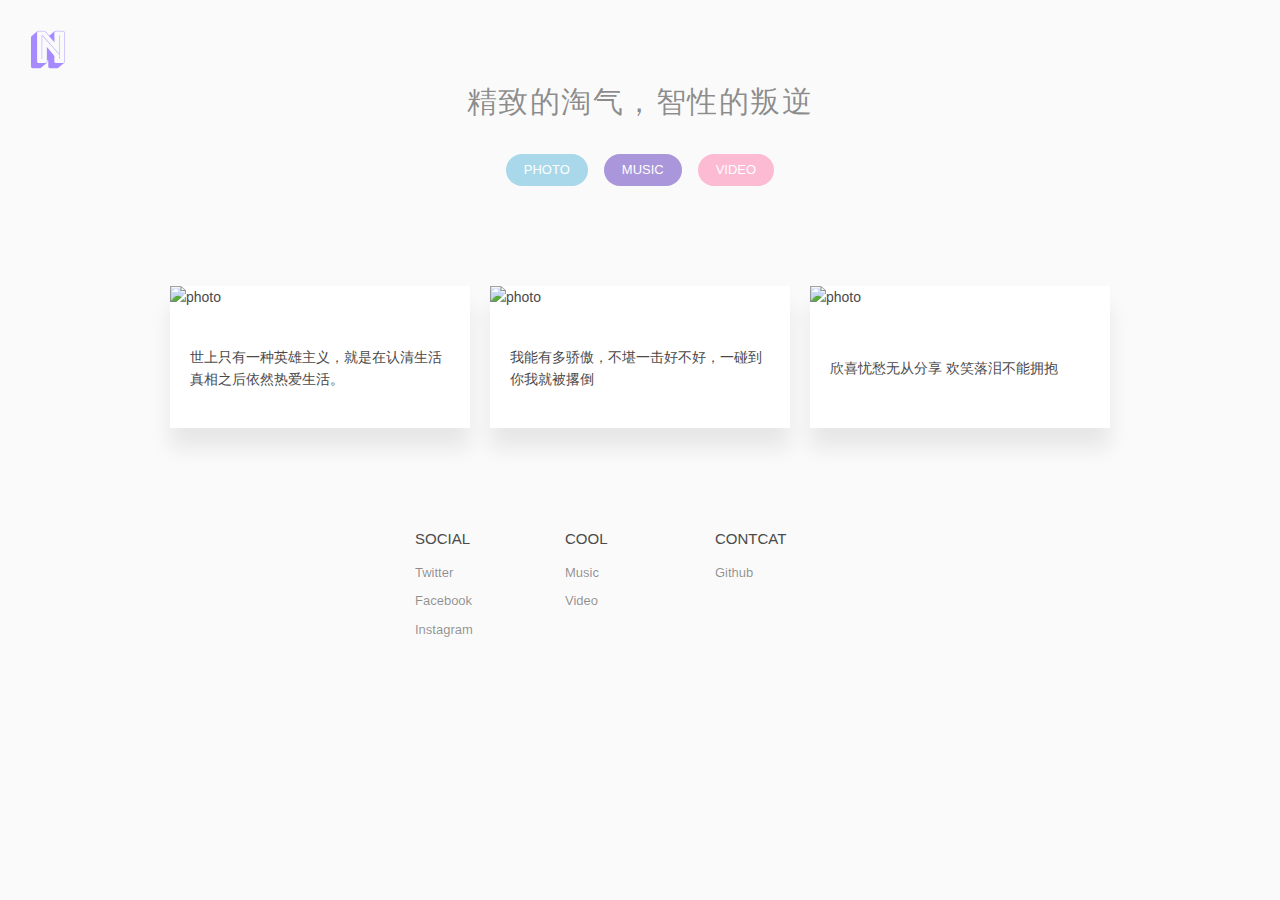
==== index.html @ 13d3f513 "add data" ====
<!DOCTYPE html> <html> <head> <meta charset=UTF-8> <meta name=viewport content="width=device-width,initial-scale=1"> <meta http-equiv=X-UA-Compatible content="ie=edge"> <link rel=icon type=image/png href=/favicon.c8ac0f2eaeef6aed3ea1c2827759cb86.png> <title>Hello, it's me nick</title> </head> <body> <div id=app></div> <script>var _hmt=_hmt||[];!function(){var e=document.createElement("script");e.src="https://hm.baidu.com/hm.js?e3df5b46bf2fde96d035b5ace533c9dc";var t=document.getElementsByTagName("script")[0];t.parentNode.insertBefore(e,t)}()</script> <script type="text/javascript" src="/manifest.388b5bd3a728300cb904.js"></script><script type="text/javascript" src="/vendor.388b5bd3a728300cb904.js"></script><script type="text/javascript" src="/index.388b5bd3a728300cb904.js"></script></body> </html>
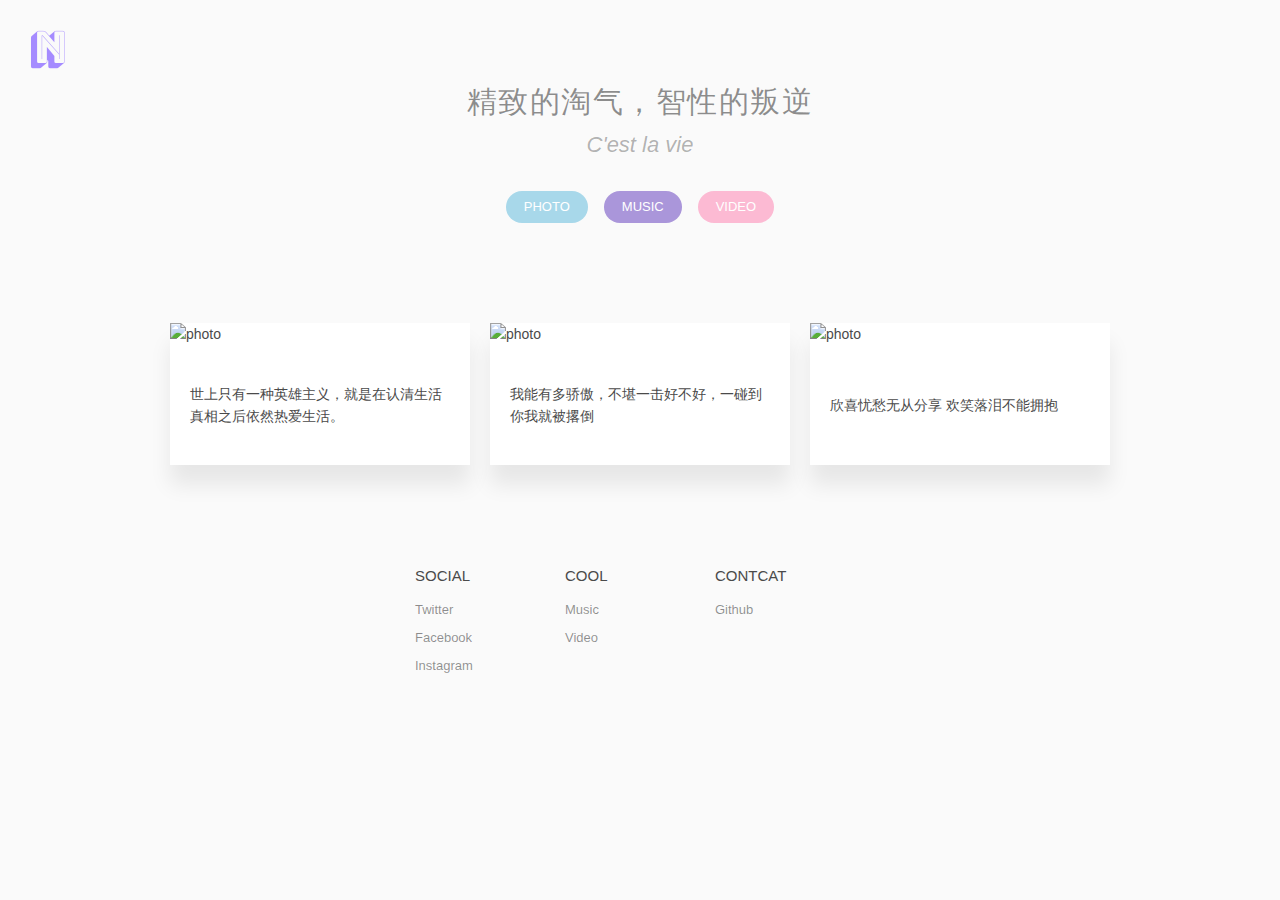
==== commit a591d405: "new version" ====
--- a/index.html
+++ b/index.html
@@ -1 +1 @@
-<!DOCTYPE html> <html> <head> <meta charset=UTF-8> <meta name=viewport content="width=device-width,initial-scale=1"> <meta http-equiv=X-UA-Compatible content="ie=edge"> <link rel=icon type=image/png href=/favicon.c8ac0f2eaeef6aed3ea1c2827759cb86.png> <title>Hello, it's me nick</title> </head> <body> <div id=app></div> <script>var _hmt=_hmt||[];!function(){var e=document.createElement("script");e.src="https://hm.baidu.com/hm.js?e3df5b46bf2fde96d035b5ace533c9dc";var t=document.getElementsByTagName("script")[0];t.parentNode.insertBefore(e,t)}()</script> <script type="text/javascript" src="/manifest.388b5bd3a728300cb904.js"></script><script type="text/javascript" src="/vendor.388b5bd3a728300cb904.js"></script><script type="text/javascript" src="/index.388b5bd3a728300cb904.js"></script></body> </html> +<!DOCTYPE html> <html> <head> <meta charset=UTF-8> <meta name=viewport content="width=device-width,initial-scale=1"> <meta http-equiv=X-UA-Compatible content="ie=edge"> <link rel=icon type=image/png href=/favicon.c8ac0f2eaeef6aed3ea1c2827759cb86.png> <title>Hello, it's me nick</title> </head> <body> <div id=app></div> <script>var _hmt=_hmt||[];!function(){var e=document.createElement("script");e.src="https://hm.baidu.com/hm.js?e3df5b46bf2fde96d035b5ace533c9dc";var t=document.getElementsByTagName("script")[0];t.parentNode.insertBefore(e,t)}()</script> <script type="text/javascript" src="/manifest.8984f5fd36db561148eb.js"></script><script type="text/javascript" src="/vendor.8984f5fd36db561148eb.js"></script><script type="text/javascript" src="/index.8984f5fd36db561148eb.js"></script></body> </html> 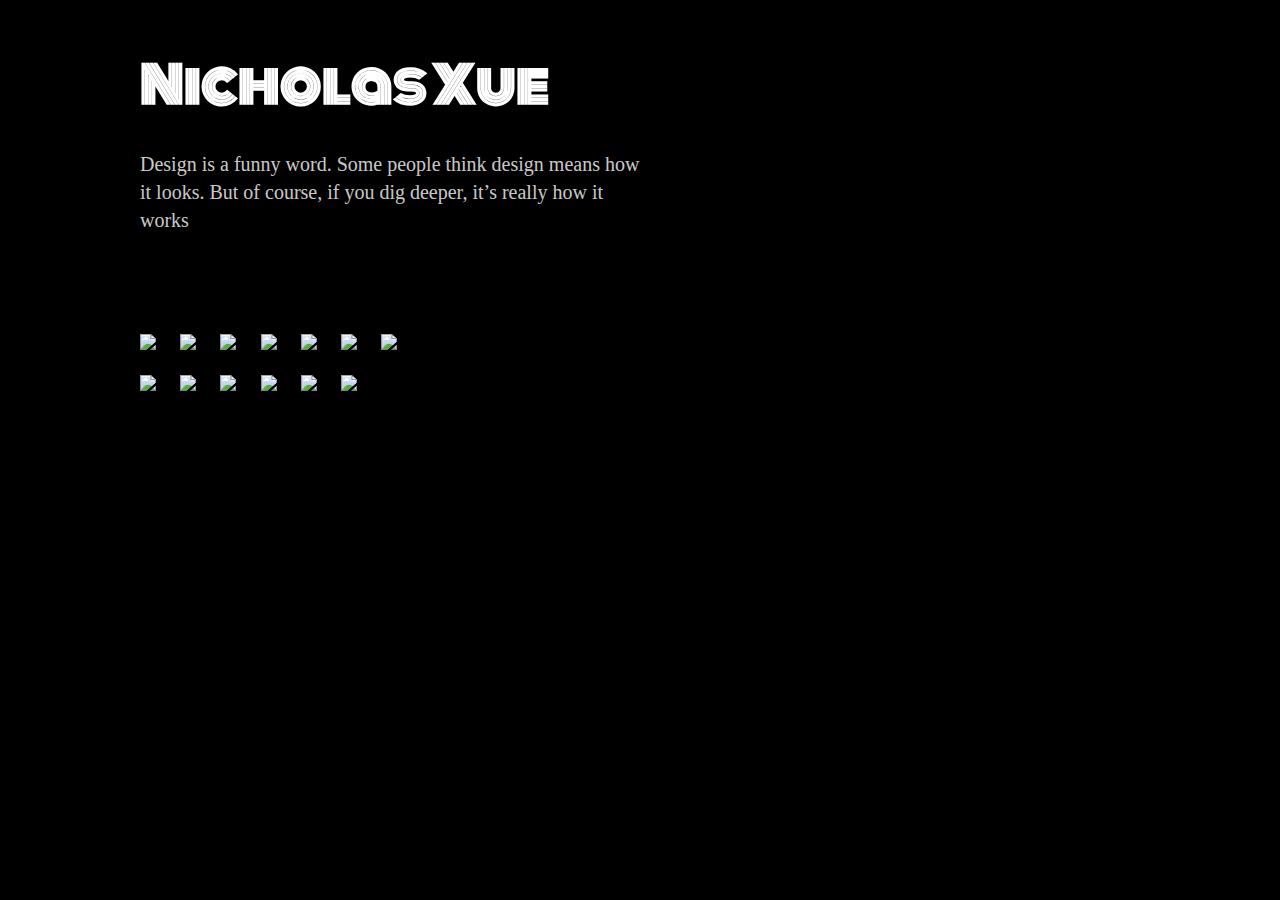
==== commit 0e02e7ae: "version 2018" ====
--- a/index.html
+++ b/index.html
@@ -1 +1 @@
-<!DOCTYPE html> <html> <head> <meta charset=UTF-8> <meta name=viewport content="width=device-width,initial-scale=1"> <meta http-equiv=X-UA-Compatible content="ie=edge"> <link rel=icon type=image/png href=/favicon.c8ac0f2eaeef6aed3ea1c2827759cb86.png> <title>Hello, it's me nick</title> </head> <body> <div id=app></div> <script>var _hmt=_hmt||[];!function(){var e=document.createElement("script");e.src="https://hm.baidu.com/hm.js?e3df5b46bf2fde96d035b5ace533c9dc";var t=document.getElementsByTagName("script")[0];t.parentNode.insertBefore(e,t)}()</script> <script type="text/javascript" src="/manifest.8984f5fd36db561148eb.js"></script><script type="text/javascript" src="/vendor.8984f5fd36db561148eb.js"></script><script type="text/javascript" src="/index.8984f5fd36db561148eb.js"></script></body> </html> +<!doctype html><html lang="en"><head><meta charset="utf-8"><link rel="shortcut icon" type="image/x-icon" href="http://ozgnpzffj.bkt.clouddn.com/favicon.png"><meta name="viewport" content="width=device-width,initial-scale=1,shrink-to-fit=no"><meta name="theme-color" content="#000000"><link href="https://fonts.googleapis.com/css?family=Monoton" rel="stylesheet"><title>Hi there!!!</title><link href="/static/css/1.1e60f087.chunk.css" rel="stylesheet"><link href="/static/css/main.f4206604.chunk.css" rel="stylesheet"></head><body><noscript>You need to enable JavaScript to run this app.</noscript><div id="root"></div><script>!function(l){function e(e){for(var r,t,n=e[0],o=e[1],u=e[2],f=0,i=[];f<n.length;f++)t=n[f],p[t]&&i.push(p[t][0]),p[t]=0;for(r in o)Object.prototype.hasOwnProperty.call(o,r)&&(l[r]=o[r]);for(s&&s(e);i.length;)i.shift()();return c.push.apply(c,u||[]),a()}function a(){for(var e,r=0;r<c.length;r++){for(var t=c[r],n=!0,o=1;o<t.length;o++){var u=t[o];0!==p[u]&&(n=!1)}n&&(c.splice(r--,1),e=f(f.s=t[0]))}return e}var t={},p={2:0},c=[];function f(e){if(t[e])return t[e].exports;var r=t[e]={i:e,l:!1,exports:{}};return l[e].call(r.exports,r,r.exports,f),r.l=!0,r.exports}f.m=l,f.c=t,f.d=function(e,r,t){f.o(e,r)||Object.defineProperty(e,r,{enumerable:!0,get:t})},f.r=function(e){"undefined"!=typeof Symbol&&Symbol.toStringTag&&Object.defineProperty(e,Symbol.toStringTag,{value:"Module"}),Object.defineProperty(e,"__esModule",{value:!0})},f.t=function(r,e){if(1&e&&(r=f(r)),8&e)return r;if(4&e&&"object"==typeof r&&r&&r.__esModule)return r;var t=Object.create(null);if(f.r(t),Object.defineProperty(t,"default",{enumerable:!0,value:r}),2&e&&"string"!=typeof r)for(var n in r)f.d(t,n,function(e){return r[e]}.bind(null,n));return t},f.n=function(e){var r=e&&e.__esModule?function(){return e.default}:function(){return e};return f.d(r,"a",r),r},f.o=function(e,r){return Object.prototype.hasOwnProperty.call(e,r)},f.p="/";var r=window.webpackJsonp=window.webpackJsonp||[],n=r.push.bind(r);r.push=e,r=r.slice();for(var o=0;o<r.length;o++)e(r[o]);var s=n;a()}([])</script><script src="/static/js/1.db755360.chunk.js"></script><script src="/static/js/main.b74a9546.chunk.js"></script></body></html>--- a/static/css/1.1e60f087.chunk.css
+++ b/static/css/1.1e60f087.chunk.css
@@ -0,0 +1,2 @@
+/*! normalize.css v8.0.0 | MIT License | github.com/necolas/normalize.css */html{line-height:1.15;-webkit-text-size-adjust:100%}body{margin:0}h1{font-size:2em;margin:.67em 0}hr{box-sizing:initial;height:0;overflow:visible}pre{font-family:monospace,monospace;font-size:1em}a{background-color:initial}abbr[title]{border-bottom:none;text-decoration:underline;-webkit-text-decoration:underline dotted;text-decoration:underline dotted}b,strong{font-weight:bolder}code,kbd,samp{font-family:monospace,monospace;font-size:1em}small{font-size:80%}sub,sup{font-size:75%;line-height:0;position:relative;vertical-align:initial}sub{bottom:-.25em}sup{top:-.5em}img{border-style:none}button,input,optgroup,select,textarea{font-family:inherit;font-size:100%;line-height:1.15;margin:0}button,input{overflow:visible}button,select{text-transform:none}[type=button],[type=reset],[type=submit],button{-webkit-appearance:button}[type=button]::-moz-focus-inner,[type=reset]::-moz-focus-inner,[type=submit]::-moz-focus-inner,button::-moz-focus-inner{border-style:none;padding:0}[type=button]:-moz-focusring,[type=reset]:-moz-focusring,[type=submit]:-moz-focusring,button:-moz-focusring{outline:1px dotted ButtonText}fieldset{padding:.35em .75em .625em}legend{box-sizing:border-box;color:inherit;display:table;max-width:100%;padding:0;white-space:normal}progress{vertical-align:initial}textarea{overflow:auto}[type=checkbox],[type=radio]{box-sizing:border-box;padding:0}[type=number]::-webkit-inner-spin-button,[type=number]::-webkit-outer-spin-button{height:auto}[type=search]{-webkit-appearance:textfield;outline-offset:-2px}[type=search]::-webkit-search-decoration{-webkit-appearance:none}::-webkit-file-upload-button{-webkit-appearance:button;font:inherit}details{display:block}summary{display:list-item}[hidden],template{display:none}
+/*# sourceMappingURL=1.1e60f087.chunk.css.map */--- a/static/css/main.f4206604.chunk.css
+++ b/static/css/main.f4206604.chunk.css
@@ -0,0 +1,2 @@
+body{margin:0;padding:0;font-family:-apple-system,BlinkMacSystemFont,Segoe UI,Roboto,Oxygen,Ubuntu,Cantarell,Fira Sans,Droid Sans,Helvetica Neue,sans-serif;-webkit-font-smoothing:antialiased;-moz-osx-font-smoothing:grayscale;background-color:#000;font-size:15px;line-height:1.4}.content{max-width:1000px;margin:0 auto;padding:50px 0}.title{font-family:Monoton,cursive;font-size:50px;font-weight:700;color:#fff;margin:0}.title::selection{background-color:#ffc518}.title::-moz-selection{background-color:#ffc518}.subtitle{font-family:Georgia;font-size:20px;color:hsla(0,0%,100%,.8);margin-top:30px;max-width:500px}.subtitle::selection{background-color:#ffc518}.subtitle::-moz-selection{background-color:#ffc518}.list{margin-top:100px}.grid{list-style:none;margin:0;padding:0;-webkit-column-count:3;column-count:3;grid-column-gap:20px;-webkit-column-gap:20px;column-gap:20px;-webkit-column-rule-width:0;column-rule-width:0}.grid-item{display:inline-block;margin-bottom:20px}.grid-item img{display:block;max-width:100%}
+/*# sourceMappingURL=main.f4206604.chunk.css.map */